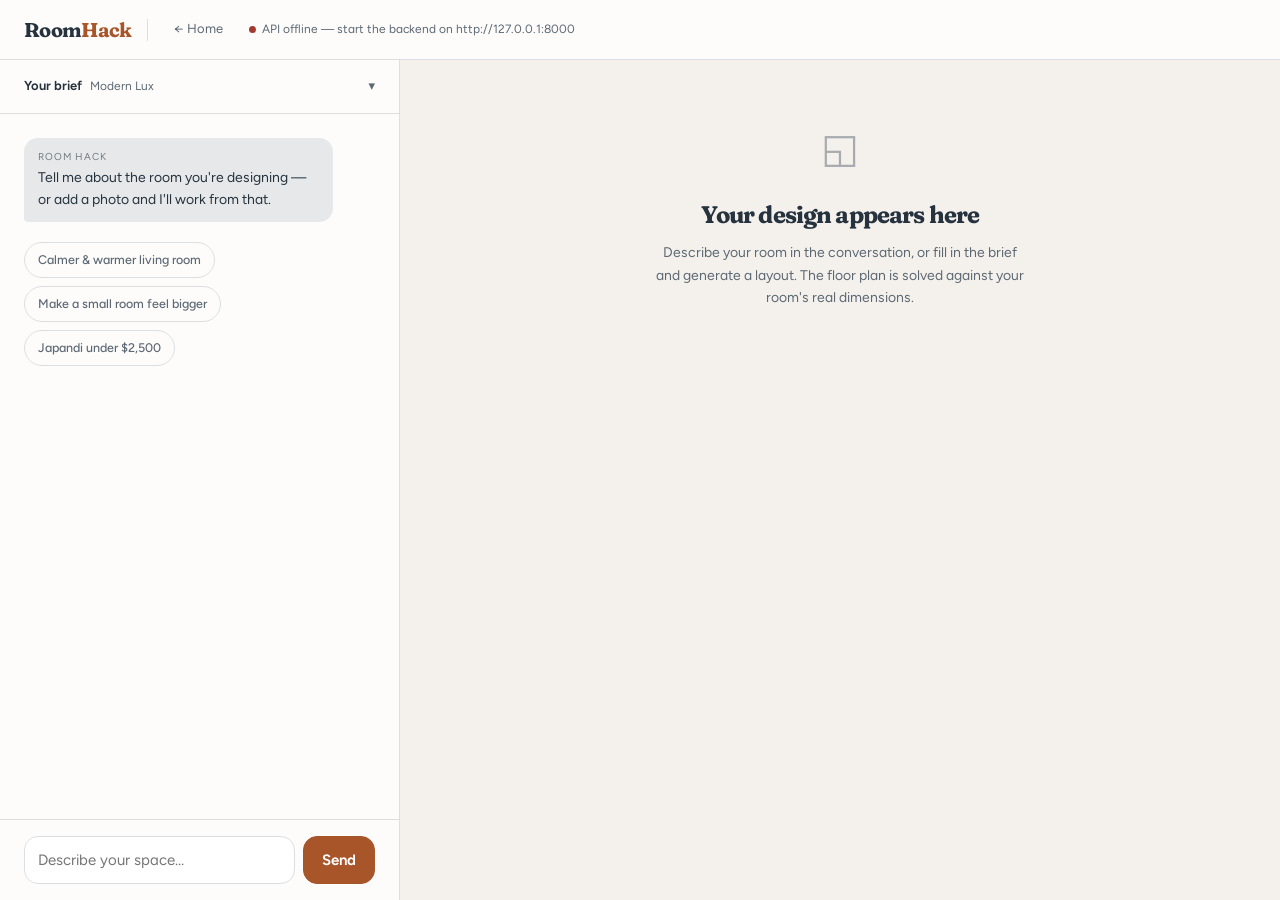
==== frontend/app/index.html @ 53a659e3 "landing page done" ====
<!doctype html>
<html lang="en">
<head>
<meta charset="utf-8">
<meta name="viewport" content="width=device-width, initial-scale=1">
<title>Design workspace — Room Hack</title>
<link rel="preconnect" href="https://fonts.googleapis.com">
<link rel="preconnect" href="https://fonts.gstatic.com" crossorigin>
<link rel="stylesheet" href="https://fonts.googleapis.com/css2?family=Fraunces:opsz,wght@9..144,600;9..144,700;9..144,900&family=Figtree:wght@400..700&display=swap">
<link rel="stylesheet" href="../shared.css">
<style>
  /* --- App shell ----------------------------------------------------------
     A fixed-height three-part frame: header, then a two-column body that owns
     its own scrolling. The old planner let the whole document scroll, so the
     chat composer wandered off-screen exactly when a user wanted to reply to
     what they were reading. Here each column scrolls independently and the
     composer is always in reach. */
  html, body { height:100%; }
  body { display:grid; grid-template-rows:auto 1fr; overflow:hidden; }

  .app-head {
    display:flex; align-items:center; gap:var(--s4);
    padding:0 var(--s5); height:60px;
    background:var(--panel); border-bottom:1px solid var(--line);
  }
  .app-head .back { color:var(--muted); text-decoration:none; font-size:13px; padding:6px 10px; border-radius:var(--r-pill); }
  .app-head .back:hover { background:var(--soft); color:var(--ink); }
  .app-head .sep { width:1px; height:22px; background:var(--line); }
  #run-status {
    display:flex; align-items:center; gap:7px; margin-left:auto;
    font-size:12px; color:var(--muted); background:var(--soft);
    padding:5px 12px; border-radius:var(--r-pill);
  }
  #health { font-size:12px; color:var(--muted); }

  .app-body { display:grid; grid-template-columns:minmax(340px,400px) 1fr; min-height:0; }

  /* --- Left rail: brief + conversation ----------------------------------- */
  .rail {
    display:grid; grid-template-rows:auto minmax(0,1fr) auto; min-height:0;
    background:var(--panel); border-right:1px solid var(--line);
  }
  /* An open brief must not eat the whole rail, and must never clip its own
     Generate button. Capping the <details> alone does not work: its content
     box keeps its natural height and paints outside, letting the transcript
     cover the button. Bounding the body itself is what actually contains it. */
  .brief[open] { overflow:hidden; }
  .brief[open] > .brief-body { max-height:46vh; overflow-y:auto; overscroll-behavior:contain; scrollbar-width:thin; }

  /* The brief is collapsed by default. It is set once at the start and rarely
     revisited, so it should not permanently cost the transcript half its
     height - but it stays one click away, not buried. */
  .brief { border-bottom:1px solid var(--line); }
  .brief > summary {
    list-style:none; cursor:pointer; padding:var(--s4) var(--s5);
    display:flex; align-items:center; gap:var(--s2); font-size:13px;
    transition:background .15s ease;
  }
  .brief[open] > summary { background:var(--soft); }
  .brief > summary::-webkit-details-marker { display:none; }
  .brief > summary::after { content:"▾"; margin-left:auto; color:var(--muted); transition:transform .2s; }
  .brief[open] > summary::after { transform:rotate(180deg); }
  .brief > summary:hover { background:var(--soft); }
  .brief strong { font-family:var(--sans); font-weight:650; }
  #brief-summary { color:var(--muted); font-size:12px; }
  .brief-body { padding:0 var(--s5) var(--s4); }

  .drop {
    position:relative; display:block; border:1.5px dashed #b9c7b8; border-radius:var(--r-md);
    background:var(--soft); text-align:center; cursor:pointer; overflow:hidden; min-height:104px;
  }
  .drop:hover { border-color:var(--accent); }
  .drop input { position:absolute; inset:0; opacity:0; cursor:pointer; width:100%; height:100%; }
  .drop-prompt { padding:var(--s5) var(--s3); }
  .drop-prompt strong { display:block; font-family:var(--sans); font-size:13px; font-weight:650; }
  .drop-prompt span { font-size:12px; color:var(--muted); }
  #photo-preview { display:block; width:100%; height:150px; object-fit:cover; }

  .field-label { display:block; font-size:11px; color:var(--muted); text-transform:uppercase; letter-spacing:.1em; margin:var(--s4) 0 var(--s1); }
  .measure-row { display:grid; grid-template-columns:1fr 1fr; gap:var(--s2); }
  .hint { font-size:11px; color:var(--muted); margin:var(--s1) 0 0; }

  /* --- Transcript --------------------------------------------------------- */
  .transcript {
    overflow-y:auto; min-height:0;   /* without this the 1fr track refuses to
                                        shrink and the content spills under
                                        the composer instead of scrolling */
    padding:var(--s5); display:flex; flex-direction:column; gap:var(--s3);
    scrollbar-width:thin;
  }
  .bubble {
    max-width:88%; padding:11px 14px; border-radius:var(--r-md) var(--r-md) var(--r-md) 4px;
    background:var(--soft); font-size:14px; line-height:1.55;
  }
  .bubble.user { align-self:flex-end; border-radius:var(--r-md) var(--r-md) 4px var(--r-md); background:var(--ink); color:#fff; }
  /* The assistant's reply carries bullets and paragraph breaks; without this it
     renders as one undifferentiated block of prose. */
  .reply p { margin:0 0 var(--s2); }
  .reply p:last-child { margin-bottom:0; }
  .reply ul { margin:0 0 var(--s2); padding-left:0; list-style:none; display:grid; gap:5px; }
  .reply ul:last-child { margin-bottom:0; }
  .reply li { position:relative; padding-left:var(--s4); }
  .reply li::before {
    content:""; position:absolute; left:5px; top:.62em; width:4px; height:4px;
    border-radius:50%; background:var(--accent);
  }
  .bubble small { display:block; opacity:.6; font-size:10px; margin-bottom:3px; text-transform:uppercase; letter-spacing:.1em; }

  .suggests { display:flex; flex-wrap:wrap; gap:var(--s2); margin-top:var(--s2); }
  .suggests button {
    width:auto; padding:7px 13px; border-radius:var(--r-pill); font-size:12.5px; font-weight:500;
    background:var(--panel); border:1px solid var(--line); color:var(--muted); text-align:left;
  }
  .suggests button:hover { background:var(--soft); border-color:var(--accent); color:var(--ink); }

  .composer { padding:var(--s4) var(--s5); border-top:1px solid var(--line); display:flex; gap:var(--s2); align-items:flex-end; }
  .composer textarea { flex:1; min-height:42px; max-height:140px; resize:none; border-radius:var(--r-md); padding:11px 13px; }
  .composer button { width:auto; padding:11px 18px; border-radius:var(--r-md); }

  /* --- Canvas ------------------------------------------------------------- */
  .canvas { display:grid; grid-template-rows:auto 1fr; min-height:0; }
  .tabs { display:flex; gap:var(--s1); padding:var(--s3) var(--s5) 0; border-bottom:1px solid var(--line); }
  .tabs button {
    width:auto; background:transparent; border:0; border-bottom:2px solid transparent;
    border-radius:0; color:var(--muted); font-size:13px; font-weight:600; padding:9px 14px;
  }
  .tabs button:hover:not(:disabled) { color:var(--ink); background:transparent; }
  .tabs button.active { color:var(--accent-dark); border-bottom-color:var(--accent); }
  .tabs button:disabled { opacity:.35; }

  .canvas-scroll { overflow-y:auto; min-height:0; padding:var(--s5); scrollbar-width:thin; }
  .view { max-width:900px; }
  .view h3 { font-size:19px; margin-bottom:var(--s1); }
  .view > p.muted { font-size:13px; margin:0 0 var(--s4); }

  /* An empty workspace should say what to do, not show four blank cards. */
  .empty { display:grid; place-content:center; text-align:center; height:100%; padding:var(--s6); color:var(--muted); }
  .empty h3 { font-size:24px; color:var(--ink); margin-bottom:var(--s2); }
  .empty p { max-width:380px; margin:0 auto; font-size:14px; }
  .empty .mark { font-size:40px; margin-bottom:var(--s4); opacity:.5; }

  .card { background:var(--panel); border:1px solid var(--line); border-radius:var(--r-md); padding:var(--s4); margin-bottom:var(--s4); }
  .card h2 { font-family:var(--sans); font-size:11px; text-transform:uppercase; letter-spacing:.12em; color:var(--muted); margin:0 0 var(--s3); }
  .actions { display:flex; gap:var(--s2); margin-top:var(--s4); }
  .actions button { margin:0; }

  #floorplan svg {
    width:100%; height:auto; background:var(--panel);
    border:1px solid var(--line); border-radius:var(--r-md);
    font-family:var(--sans);
  }
  #floorplan svg text { font-family:var(--sans); }

  .cart-line { display:grid; grid-template-columns:46px 1fr auto; gap:var(--s3); align-items:center; padding:10px 0; border-bottom:1px solid var(--line); }
  .cart-line:last-child { border-bottom:0; }
  .cart-line img { width:46px; height:46px; object-fit:cover; border-radius:8px; background:var(--soft); }
  .cart-line-body { display:grid; } .cart-line-body span { font-size:12px; } .price { font-weight:700; }

  .alt-group { margin-bottom:var(--s5); }
  .alt-group h5 { font-family:var(--sans); font-size:11px; text-transform:uppercase; letter-spacing:.1em; color:var(--muted); margin:0 0 var(--s2); }
  .alt-row { display:grid; grid-template-columns:repeat(auto-fill,minmax(146px,1fr)); gap:var(--s3); }
  .alt {
    width:auto; margin:0; background:var(--panel); border:1px solid var(--line); color:var(--ink);
    border-radius:var(--r-md); padding:var(--s3); text-align:left; display:grid; gap:2px; font-weight:400;
  }
  .alt:hover:not(:disabled) { border-color:var(--accent); background:var(--panel); box-shadow:var(--shadow-md); transform:translateY(-1px); }
  .alt img { width:100%; height:88px; object-fit:cover; border-radius:var(--r-sm); background:var(--soft); margin-bottom:var(--s1); }
  .alt-name { font-weight:650; font-size:13px; }
  .alt .muted { font-size:11px; }
  .alt .delta { font-size:12px; font-weight:650; }
  .delta.up { color:var(--warn); } .delta.down { color:var(--ok); }
  .alt.unaffordable { opacity:.62; }
  .bundle { border:1px solid var(--line); border-radius:var(--r-md); padding:var(--s3); margin-bottom:var(--s3); background:var(--panel); }
  .bundle-head { display:flex; align-items:baseline; gap:var(--s2); flex-wrap:wrap; margin-bottom:var(--s1); }
  .bundle-label { font-size:11px; text-transform:uppercase; letter-spacing:.08em; font-weight:700; color:var(--accent-dark); }
  .bundle-add { margin-left:auto; font-weight:700; }
  .bundle-reason { font-size:12px; color:var(--muted); margin:0 0 var(--s2); }
  .bundle-items { display:flex; gap:var(--s2); flex-wrap:wrap; margin-bottom:var(--s2); }
  .bundle-piece { display:flex; align-items:center; gap:var(--s2); font-size:12px; border:1px solid var(--line); border-radius:var(--r-sm); padding:4px 8px; }
  .bundle-piece img { width:34px; height:34px; object-fit:cover; border-radius:4px; background:var(--soft); }
  .bundle-piece.owned { opacity:.6; }
  .bundle-flags { display:flex; gap:var(--s2); flex-wrap:wrap; }

  .render-img { width:100%; border-radius:var(--r-md); display:block; }
  .render-item { margin:0 0 var(--s4); }
  .ask { padding:var(--s3); background:var(--soft); border-radius:var(--r-sm); margin-bottom:var(--s2); }
  .ask p { margin:0 0 var(--s1); font-size:13px; }

  @media (max-width:900px) {
    body { overflow:auto; }
    .app-body { grid-template-columns:1fr; }
    .rail { border-right:0; border-bottom:1px solid var(--line); }
    .transcript { max-height:44vh; }
  }
</style>
</head>
<body>

<header class="app-head">
  <a class="wordmark" href="../index.html">Room<span>Hack</span></a>
  <span class="sep"></span>
  <a class="back" href="../index.html">← Home</a>
  <div id="run-status" hidden></div>
  <span id="health">Checking API…</span>
</header>

<div class="app-body">

  <section class="rail">
    <details class="brief">
      <summary><strong>Your brief</strong> <span id="brief-summary"></span></summary>
      <div class="brief-body">
        <label class="drop" for="room-photo-input">
          <input id="room-photo-input" type="file" accept="image/*" aria-label="Upload room photo">
          <div class="drop-prompt" id="photo-prompt">
            <strong>Add a room photo</strong>
            <span>We'll measure and design around it</span>
          </div>
          <img id="photo-preview" alt="Your room" hidden>
        </label>
        <p class="hint" id="upload-name"></p>

        <label class="field-label" for="chat-style">Style</label>
        <select id="chat-style">
          <option>Modern Lux</option><option>Soft Minimal</option>
          <option>Warm Japandi</option><option>Bold Eclectic</option>
        </select>

        <label class="field-label" for="chat-budget">Budget (USD)</label>
        <input id="chat-budget" type="number" min="0" placeholder="e.g. 2500">

        <label class="field-label">Room size (cm)</label>
        <div class="measure-row">
          <input id="room-width" type="number" min="0" placeholder="width" aria-label="Room width in cm">
          <input id="room-depth" type="number" min="0" placeholder="depth" aria-label="Room depth in cm">
        </div>
        <p class="hint">Real measurements unlock pieces the solver won't place from a photo estimate alone.</p>

        <button class="primary" id="generate-layout" style="margin-top:var(--s4)">Generate my layout →</button>
      </div>
    </details>

    <div class="transcript" id="message-list">
      <div class="bubble">
        <small>Room Hack</small>
        Tell me about the room you're designing — or add a photo and I'll work from that.
      </div>
      <div class="suggests">
        <button data-suggest="Design my living room to feel calmer, warmer and more spacious.">Calmer &amp; warmer living room</button>
        <button data-suggest="I have a small apartment living room. Make it feel bigger.">Make a small room feel bigger</button>
        <button data-suggest="Design a Japandi living room under $2500.">Japandi under $2,500</button>
      </div>
    </div>

    <div class="composer">
      <textarea id="chat-message" rows="1" placeholder="Describe your space…" aria-label="Message Room Hack"></textarea>
      <button class="primary" id="chat-send">Send</button>
    </div>
  </section>

  <section class="canvas">
    <div class="tabs" id="canvas-tabs" role="tablist" hidden>
      <button id="tab-plan"   role="tab" aria-selected="false" disabled>Floor plan</button>
      <button id="tab-render" role="tab" aria-selected="false" disabled>Visualization</button>
      <button id="tab-cart"   role="tab" aria-selected="false" disabled>Cart</button>
      <button id="tab-alts"   role="tab" aria-selected="false" disabled>Swap pieces</button>
    </div>

    <div class="canvas-scroll">
      <div class="empty" id="canvas-empty">
        <div class="mark">◱</div>
        <h3>Your design appears here</h3>
        <p>Describe your room in the conversation, or fill in the brief and generate a layout. The floor plan is solved against your room's real dimensions.</p>
      </div>

      <div class="view" id="view-plan" hidden>
        <h3>Floor plan</h3>
        <p class="muted">Solved against your room's dimensions. Dashed outlines are provisional.</p>
        <div class="card" id="panel-plan" hidden>
          <div id="floorplan"></div>
          <div id="plan-notes"></div>
        </div>
        <div class="card" id="panel-room" hidden>
          <h2>Your room</h2>
          <div id="room-facts"></div>
        </div>
        <div class="card" id="panel-ask" hidden>
          <h2>To place everything, we need</h2>
          <div id="asks"></div>
          <p class="muted note-line">Add the measurements in your brief, then generate again.</p>
        </div>
      </div>

      <div class="view" id="view-render" hidden>
        <h3>Visualization</h3>
        <p class="muted">An AI approximation of these products in your room — not a photograph.</p>
        <div class="card" id="panel-render" hidden><div id="renders"></div></div>
      </div>

      <div class="view" id="view-cart" hidden>
        <h3>Your cart</h3>
        <p class="muted">Everything in your design, priced by merchant.</p>
        <div class="card" id="panel-cart" hidden>
          <div id="cart-lines"></div>
          <div id="cart-total"></div>
          <div class="actions">
            <button id="do-render" disabled>Visualize</button>
            <button id="do-checkout" class="secondary" disabled>Checkout</button>
          </div>
          <p class="muted note-line" id="render-hint" hidden>Add a room photo in your brief to visualize this design in your own room.</p>
        </div>
        <div class="card" id="panel-bundles" hidden>
          <h2>Complete the set</h2>
          <p class="muted">Suggested from the product data — matching ranges and styling, not purchase history.</p>
          <div id="bundles"></div>
        </div>
        <div class="card" id="panel-checkout" hidden>
          <h2>Simulated order</h2>
          <div id="checkout"></div>
        </div>
      </div>

      <div class="view" id="view-alts" hidden>
        <h3>Swap a piece</h3>
        <p class="muted">Every swap re-solves the layout and re-prices the cart — a different sofa may not fit.</p>
        <div class="card" id="panel-alts" hidden><div id="alts"></div></div>
      </div>
    </div>
  </section>
</div>

<div class="pay-overlay" id="pay-overlay" hidden><div class="pay-sheet" role="dialog" aria-modal="true" aria-labelledby="pay-title">
  <div class="pay-head"><div><strong id="pay-title">Confirm your purchase</strong><span class="muted" id="pay-sub">Review before anything is charged</span></div><button class="pay-close" id="pay-close">Cancel</button></div>
  <div class="pay-body" id="pay-body"></div>
  <div class="pay-foot" id="pay-foot"></div>
</div></div>

<script src="../app.js"></script>
</body>
</html>
---- frontend/shared.css ----
/* Room Hack design system.
   Shared by the landing page (/) and the workspace (/app/). Both pages import
   this, so a token changed here changes both - which is the point of splitting
   them into separate documents rather than duplicating a palette. */

:root {
  /* Dusk palette, sampled from the hero backdrop: a cool slate-blue drawn from
     the evening sky, warmed by an ember accent taken from the lit windows and
     the rust grass. Cool ground, warm glow - the same relationship the photo
     has. Every pairing below clears WCAG AA against --bg and --panel, and
     --accent carries white button text at 5.25:1. */
  --bg:#f4f1ec; --panel:#fdfcfa; --ink:#26333f; --muted:#5c6874;
  --line:#dcdfe1; --accent:#a8552a; --accent-dark:#8a4423; --soft:#e6e8e9;
  --ok:#3f7a57; --warn:#8a5e18; --err:#a33a30;

  /* One spacing scale, so padding is chosen from a set rather than invented
     per component - the main reason the old single-file layout drifted. */
  --s1:4px; --s2:8px; --s3:12px; --s4:16px; --s5:24px; --s6:32px; --s7:48px; --s8:64px;
  --r-sm:9px; --r-md:14px; --r-lg:20px; --r-xl:28px; --r-pill:999px;

  --serif:'Fraunces',Georgia,'Times New Roman',serif;
  --sans:'Figtree',ui-sans-serif,system-ui,-apple-system,'Segoe UI',sans-serif;
  --mono:ui-monospace,SFMono-Regular,Menlo,monospace;

  --shadow-sm:0 2px 8px #26333f12;
  --shadow-md:0 8px 24px #26333f18;
  --shadow-lg:0 18px 44px #26333f26;
  --shadow-xl:0 26px 70px #26333f45;
}

* { box-sizing:border-box; }
[hidden] { display:none !important; }

body {
  margin:0; background:var(--bg); color:var(--ink);
  font:15px/1.6 var(--sans);
  font-feature-settings:"ss01";          /* Figtree: alternate one-storey a */
  -webkit-font-smoothing:antialiased;
}

h1,h2,h3,h4,h5 {
  font-family:var(--serif); margin:0;
  /* 700, not 400: the earlier display faces were single-weight and read thin.
     SOFT high rounds the terminals so the heavy weight stays warm rather than
     turning stern; WONK keeps a little of the family's character. */
  font-weight:700; letter-spacing:-.035em;
  font-variation-settings:"SOFT" 60,"WONK" 1;
}

a { color:var(--accent-dark); }

/* --- Controls -------------------------------------------------------------- */

input, textarea, select, button {
  width:100%; font:inherit; color:var(--ink); background:#fff;
  border:1px solid var(--line); border-radius:var(--r-sm); padding:10px 12px;
}
input:focus-visible, textarea:focus-visible, select:focus-visible, button:focus-visible {
  outline:2px solid var(--accent); outline-offset:2px;
}
textarea { resize:vertical; min-height:62px; }

button {
  background:var(--accent); border-color:var(--accent); color:#fff;
  font-weight:650; cursor:pointer;
}
button:hover:not(:disabled) { background:var(--accent-dark); border-color:var(--accent-dark); }
button:disabled { opacity:.5; cursor:not-allowed; }

/* Buttons default to the accent fill, so .primary is a no-op visually - it is
   declared anyway so the intent is explicit at the call site and a future
   change to the default cannot silently restyle every primary action. */
.primary { background:var(--accent); border-color:var(--accent); color:#fff; }
.primary:hover:not(:disabled) { background:var(--accent-dark); border-color:var(--accent-dark); }

.secondary { background:transparent; border-color:var(--line); color:var(--ink); }
.secondary:hover:not(:disabled) { background:var(--soft); border-color:var(--muted); color:var(--ink); }
.ghost { background:transparent; border-color:transparent; color:var(--muted); }
.ghost:hover:not(:disabled) { background:var(--soft); color:var(--ink); }

/* --- Primitives ------------------------------------------------------------ */

.muted { color:var(--muted); }
.err { color:var(--err); }
.skip { color:var(--warn); font-size:13px; }
.note-line { font-size:12px; margin:8px 0 0; }

.row { display:flex; justify-content:space-between; gap:10px; padding:6px 0; border-bottom:1px solid var(--line); }
.row:last-child { border-bottom:0; }
.total { border-top:1px solid var(--line); margin-top:6px; padding-top:10px; }

.pill { font-size:11px; padding:2px 9px; border-radius:var(--r-pill); background:var(--soft); color:var(--muted); }
.pill.ok { background:#e6f2ea; color:#2f6b47; }
.pill.warn { background:#fbf0dc; color:var(--warn); }

.banner { background:#fbf0dc; color:var(--warn); border-radius:var(--r-sm); padding:10px 12px; font-size:12px; margin-bottom:12px; }
.merchant { margin:12px 0; padding:10px; background:var(--soft); border-radius:var(--r-sm); }

.dot { display:inline-block; width:7px; height:7px; border-radius:50%; margin-right:6px; background:var(--muted); }
.dot.ok { background:var(--ok); } .dot.warn { background:var(--warn); } .dot.err { background:var(--err); }

.bar { height:6px; background:var(--soft); border-radius:var(--r-pill); overflow:hidden; margin:8px 0; }
.bar i { display:block; height:100%; background:var(--ok); transition:width .3s ease; }
.bar i.over { background:var(--err); }

.spin { display:inline-block; width:13px; height:13px; border:2px solid var(--line); border-top-color:var(--accent); border-radius:50%; animation:spin .7s linear infinite; vertical-align:-2px; }
@keyframes spin { to { transform:rotate(360deg); } }

/* --- Brand ----------------------------------------------------------------- */

.wordmark { font:700 20px var(--serif); letter-spacing:-.035em; color:var(--ink); text-decoration:none; font-variation-settings:"SOFT" 60,"WONK" 1; }
.wordmark span { color:var(--accent); }

/* --- Payment sheet ------------------------------------------------------
   An in-page overlay, never a redirect. The user stays inside Room Hack
   for the whole authorization, which is the only way the preview they read
   and the charge they approve are verifiably the same thing. */
.pay-overlay { position:fixed; inset:0; z-index:20; background:rgba(32,53,44,.45); backdrop-filter:blur(7px); display:grid; place-items:center; padding:20px; }
.pay-sheet { width:min(100%,560px); max-height:min(880px,calc(100vh - 40px)); background:var(--panel); border-radius:var(--r-xl); box-shadow:var(--shadow-xl); display:grid; grid-template-rows:auto 1fr auto; overflow:hidden; }
.pay-head { padding:17px 22px; border-bottom:1px solid var(--line); display:flex; align-items:center; gap:11px; }
.pay-head strong { font:700 19px Georgia,serif; } .pay-head .muted { font-size:12px; }
.pay-close { width:auto; margin:0 0 0 auto; padding:5px 11px; background:transparent; color:var(--ink); border:1px solid var(--line); border-radius:999px; font-weight:600; }
.pay-body { padding:20px 22px; overflow:auto; }
.pay-foot { padding:15px 22px; border-top:1px solid var(--line); background:var(--soft); }
.pay-foot button { margin:0; } .pay-foot .row { border:0; padding:2px 0; }
/* Steps: the user can see how far along the authorization is, and that
   nothing has been charged until the last one. */
.pay-steps { display:flex; gap:6px; align-items:center; font-size:11px; color:var(--muted); text-transform:uppercase; letter-spacing:.08em; margin-bottom:16px; }
.pay-steps span { display:flex; align-items:center; gap:5px; }
.pay-steps b { width:19px; height:19px; border-radius:50%; background:var(--soft); color:var(--muted); display:grid; place-items:center; font-size:10px; border:1px solid var(--line); }
.pay-steps .on b { background:var(--accent); color:#fff; border-color:var(--accent); }
.pay-steps .done b { background:var(--ok); color:#fff; border-color:var(--ok); }
.pay-steps i { flex:1; height:1px; background:var(--line); font-style:normal; }
/* One merchant = one charge = one statement line. Rendered as a distinct
   block so a three-shop order can never read as a single mystery total. */
.charge { border:1px solid var(--line); border-radius:var(--r-md); padding:13px; margin-bottom:11px; background:#fff; }
.charge-head { display:flex; align-items:center; justify-content:space-between; gap:9px; margin-bottom:9px; }
.charge-head strong { font-size:14px; } .charge-head .amt { font-weight:700; }
.charge-line { display:grid; grid-template-columns:36px 1fr auto; gap:9px; align-items:center; padding:6px 0; }
.charge-line img { width:36px; height:36px; object-fit:cover; border-radius:6px; background:var(--soft); }
.charge-line span { font-size:12px; } .charge-line .muted { font-size:11px; }
.charge-meta { display:flex; flex-wrap:wrap; gap:7px; align-items:center; margin-top:9px; padding-top:9px; border-top:1px dashed var(--line); font-size:11px; color:var(--muted); }
.card-pill { display:inline-flex; align-items:center; gap:6px; background:var(--soft); border:1px solid var(--line); border-radius:999px; padding:3px 9px; font-size:11px; font-weight:600; color:var(--ink); }
.card-pill.declined { background:#fdecec; border-color:#f0c2c2; color:#a3372f; }
.card-pill.approved { background:#e6f2ea; border-color:#bcdcc7; color:#2f6b47; }
.brand { font-weight:800; letter-spacing:-.04em; font-style:italic; color:#1a1f71; }
.charge select { width:auto; padding:4px 8px; font-size:11px; border-radius:999px; background:#fff; }
/* Risk: shown every time, including when everything is routine. A warning
   that only ever appears on bad news trains people to click past it. */
.risk { display:flex; gap:9px; padding:9px 11px; border-radius:10px; margin-bottom:8px; font-size:12px; background:var(--soft); }
.risk.alert { background:#fbf0dc; } .risk.ok { background:#e6f2ea; }
.risk-ico { flex:0 0 auto; font-weight:700; }
.otp-input { font:700 22px/1 ui-monospace,monospace; letter-spacing:.42em; text-align:center; padding:13px; }
.demo-code { background:var(--soft); border:1px dashed var(--line); border-radius:9px; padding:9px 11px; font-size:12px; margin-top:10px; }
.demo-code code { font:700 14px ui-monospace,monospace; letter-spacing:.16em; color:var(--accent-dark); }
/* Hold-to-authorize: a deliberate physical act, so money never moves on a
   stray click or a mis-tap. */
.hold-btn { position:relative; overflow:hidden; touch-action:none; user-select:none; }
.hold-fill { position:absolute; inset:0 auto 0 0; width:0%; background:rgba(255,255,255,.28); pointer-events:none; transition:width .06s linear; }
.hold-btn span { position:relative; }
.pay-secure { display:flex; align-items:center; gap:7px; justify-content:center; color:var(--muted); font-size:11px; margin-top:9px; }
.spin { display:inline-block; width:13px; height:13px; border:2px solid var(--line); border-top-color:var(--accent); border-radius:50%; animation:spin .7s linear infinite; vertical-align:-2px; }
@keyframes spin { to { transform:rotate(360deg); } }
.audit { font-size:11px; color:var(--muted); background:var(--soft); border-radius:9px; padding:11px; margin-top:11px; }
.audit div { padding:2px 0; } .audit strong { color:var(--ink); display:block; margin-bottom:5px; font-size:11px; text-transform:uppercase; letter-spacing:.1em; }
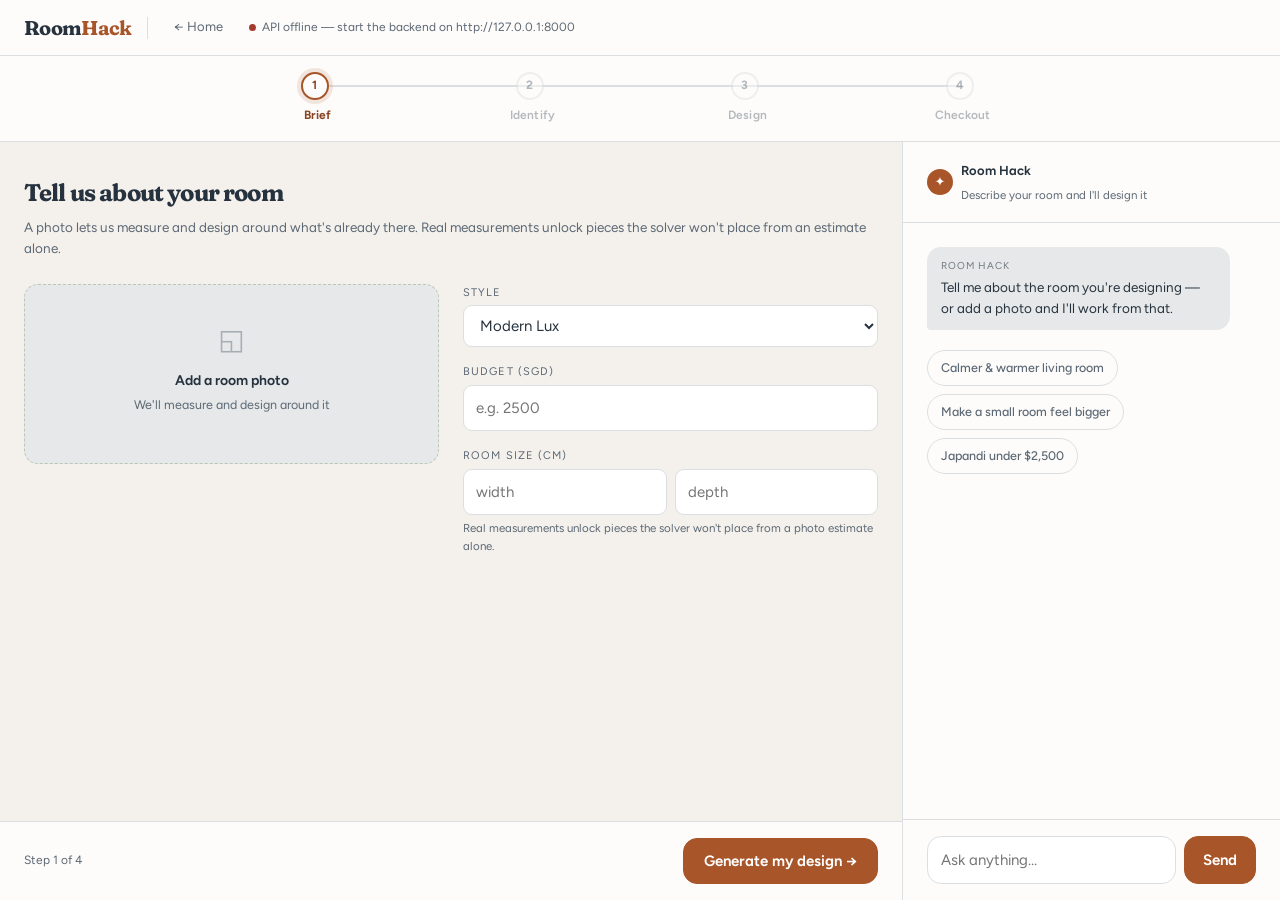
==== commit fff2abbc: "Add passkey auth, scoped payment tokens, CLIP image search Backend gains three capabilities:  - weba" ====
--- a/frontend/app/index.html
+++ b/frontend/app/index.html
@@ -10,17 +10,33 @@
 <link rel="stylesheet" href="../shared.css">
 <style>
   /* --- App shell ----------------------------------------------------------
-     A fixed-height three-part frame: header, then a two-column body that owns
-     its own scrolling. The old planner let the whole document scroll, so the
-     chat composer wandered off-screen exactly when a user wanted to reply to
-     what they were reading. Here each column scrolls independently and the
-     composer is always in reach. */
+     A sequence, not a dashboard. The design moves through four stages -
+     brief, identify, design, checkout - and the header stepper is the only
+     navigation. One stage occupies the stage area at a time; the assistant
+     sits in a rail beside it and persists across every stage, so help is
+     never more than a glance away.
+
+     Two decisions about the middle of that sequence:
+
+     Identify is its own stage because it is its own product. "What is that
+     chair and can I buy it?" is a smaller question than "furnish my room",
+     it works on a photo of someone else's room, and it needs no budget,
+     style or layout - so it should not sit behind a solve.
+
+     Design is one stage rather than the two it began as (layout, swap).
+     Those split a single loop - look at the render, swap a piece, look
+     again - across a stage boundary, so the picture being judged was never
+     on screen beside the alternatives being judged against it.
+
+     Three fixed rows: header, stepper, body. The body is the only thing that
+     scrolls, and each of its two columns scrolls independently - the composer
+     must stay in reach no matter how long the transcript or the floor plan. */
   html, body { height:100%; }
-  body { display:grid; grid-template-rows:auto 1fr; overflow:hidden; }
+  body { display:grid; grid-template-rows:auto auto 1fr; overflow:hidden; }
 
   .app-head {
     display:flex; align-items:center; gap:var(--s4);
-    padding:0 var(--s5); height:60px;
+    padding:0 var(--s5); height:56px;
     background:var(--panel); border-bottom:1px solid var(--line);
   }
   .app-head .back { color:var(--muted); text-decoration:none; font-size:13px; padding:6px 10px; border-radius:var(--r-pill); }
@@ -33,64 +49,145 @@
   }
   #health { font-size:12px; color:var(--muted); }
 
-  .app-body { display:grid; grid-template-columns:minmax(340px,400px) 1fr; min-height:0; }
-
-  /* --- Left rail: brief + conversation ----------------------------------- */
+  /* --- Stepper ------------------------------------------------------------
+     o----o----o. The connector is drawn as a single line behind the row rather
+     than per-item borders, so the segments never drift apart at fractional
+     widths. Each step is a button: reachable steps are clickable in both
+     directions, so reviewing the cart and returning to the design costs
+     nothing. */
+  .stepper {
+    background:var(--panel); border-bottom:1px solid var(--line);
+    padding:var(--s4) var(--s5) var(--s3);
+  }
+  .steps {
+    display:grid; grid-auto-flow:column; grid-auto-columns:1fr;
+    max-width:860px; margin:0 auto; position:relative;
+  }
+  /* The rail sits behind the bubbles, inset by half a cell so it starts and
+     ends at the first and last bubble rather than the row edge. With N equal
+     columns that inset is 50/N percent, leaving 100 - 100/N of span between
+     the end bubbles. --inset and --span are set from paintStepper() so the
+     geometry follows the stage count instead of being re-derived by hand
+     every time a stage is added or removed. */
+  .steps::before {
+    content:""; position:absolute; top:13px;
+    left:var(--inset,12.5%); right:var(--inset,12.5%);
+    height:2px; background:var(--line); z-index:0;
+  }
+  /* Progress fill: width is set from JS as a percentage of the rail. */
+  .steps::after {
+    content:""; position:absolute; top:13px; left:var(--inset,12.5%);
+    width:var(--progress,0%); max-width:var(--span,75%);
+    height:2px; background:var(--accent); z-index:0;
+    transition:width .45s cubic-bezier(.4,0,.2,1);
+  }
+
+  .step {
+    position:relative; z-index:1; width:auto; margin:0;
+    background:transparent; border:0; border-radius:var(--r-md); padding:0 var(--s1) var(--s1);
+    display:grid; justify-items:center; gap:6px;
+    color:var(--muted); font-weight:600; cursor:default;
+  }
+  .step:hover:not(:disabled) { background:transparent; }
+  .step .dot {
+    width:28px; height:28px; border-radius:50%;
+    display:grid; place-items:center;
+    background:var(--panel); border:2px solid var(--line);
+    font-size:12px; font-weight:700; color:var(--muted);
+    transition:background .25s, border-color .25s, color .25s, transform .25s;
+  }
+  .step .label { font-size:12px; letter-spacing:.01em; transition:color .25s; }
+
+  /* Behind you: a stage you actually passed through. Filled, clickable. */
+  .step.done { cursor:pointer; }
+  .step.done .dot { background:var(--accent); border-color:var(--accent); color:#fff; }
+  .step.done .label { color:var(--ink); }
+  .step.done:hover .dot { transform:scale(1.09); }
+
+  /* Ahead of you but already reachable - its content exists, you just have
+     not been there. Clickable and legible, but NOT filled: colouring these
+     would show a completed journey the moment one generate populated every
+     panel. Outlined rather than dimmed, so it still reads as available
+     rather than locked. */
+  .step.ahead { cursor:pointer; }
+  .step.ahead .dot { background:var(--panel); border-color:var(--accent); color:var(--accent-dark); }
+  .step.ahead .label { color:var(--ink); }
+  .step.ahead:hover .dot { transform:scale(1.09); background:#a8552a14; }
+
+  /* Current stage: ringed, so it reads as "you are here" rather than "done". */
+  .step.current { cursor:pointer; }
+  .step.current .dot {
+    background:var(--panel); border-color:var(--accent); color:var(--accent-dark);
+    box-shadow:0 0 0 4px #a8552a24;
+  }
+  .step.current .label { color:var(--accent-dark); font-weight:700; }
+
+  /* Locked: nothing behind it yet. Dimmed and genuinely disabled, so the row
+     shows the whole journey without pretending an empty stage is ready. */
+  .step:disabled { opacity:.45; cursor:not-allowed; }
+
+  @media (max-width:640px) {
+    .step .label { display:none; }
+    .stepper { padding:var(--s3) var(--s4); }
+  }
+
+  /* --- Body: stage + assistant rail --------------------------------------- */
+  .app-body { display:grid; grid-template-columns:1fr minmax(320px,378px); min-height:0; }
+
+  .stage { display:grid; grid-template-rows:1fr auto; min-height:0; background:var(--bg); }
+  .stage-scroll { overflow-y:auto; min-height:0; padding:var(--s6) var(--s5); scrollbar-width:thin; }
+  .view { max-width:900px; margin:0 auto; }
+  .view > h3 { font-size:24px; margin-bottom:var(--s1); }
+  .view > p.muted { font-size:13.5px; margin:0 0 var(--s5); }
+
+  /* Each stage fades and lifts as it becomes current. Cheap, but it sells the
+     sequence: content arrives rather than blinking into place. */
+  .view:not([hidden]) { animation:rise .32s cubic-bezier(.2,.7,.3,1); }
+  @keyframes rise { from { opacity:0; transform:translateY(8px); } to { opacity:1; transform:none; } }
+  @media (prefers-reduced-motion:reduce) {
+    .view:not([hidden]) { animation:none; }
+    .steps::after { transition:none; }
+  }
+
+  /* --- Stage footer: the forward action ------------------------------------
+     Every stage ends with one obvious next move, so the sequence is walkable
+     without touching the stepper at all. */
+  .stage-foot {
+    display:flex; align-items:center; gap:var(--s3);
+    padding:var(--s4) var(--s5); border-top:1px solid var(--line);
+    background:var(--panel);
+  }
+  .stage-foot .step-of { font-size:12px; color:var(--muted); }
+  .stage-foot .spacer { margin-left:auto; }
+  .stage-foot button { width:auto; padding:10px 20px; border-radius:var(--r-md); }
+  .stage-foot .back-btn { padding:10px 14px; }
+
+  /* --- Assistant rail ------------------------------------------------------ */
   .rail {
     display:grid; grid-template-rows:auto minmax(0,1fr) auto; min-height:0;
-    background:var(--panel); border-right:1px solid var(--line);
-  }
-  /* An open brief must not eat the whole rail, and must never clip its own
-     Generate button. Capping the <details> alone does not work: its content
-     box keeps its natural height and paints outside, letting the transcript
-     cover the button. Bounding the body itself is what actually contains it. */
-  .brief[open] { overflow:hidden; }
-  .brief[open] > .brief-body { max-height:46vh; overflow-y:auto; overscroll-behavior:contain; scrollbar-width:thin; }
-
-  /* The brief is collapsed by default. It is set once at the start and rarely
-     revisited, so it should not permanently cost the transcript half its
-     height - but it stays one click away, not buried. */
-  .brief { border-bottom:1px solid var(--line); }
-  .brief > summary {
-    list-style:none; cursor:pointer; padding:var(--s4) var(--s5);
-    display:flex; align-items:center; gap:var(--s2); font-size:13px;
-    transition:background .15s ease;
-  }
-  .brief[open] > summary { background:var(--soft); }
-  .brief > summary::-webkit-details-marker { display:none; }
-  .brief > summary::after { content:"▾"; margin-left:auto; color:var(--muted); transition:transform .2s; }
-  .brief[open] > summary::after { transform:rotate(180deg); }
-  .brief > summary:hover { background:var(--soft); }
-  .brief strong { font-family:var(--sans); font-weight:650; }
-  #brief-summary { color:var(--muted); font-size:12px; }
-  .brief-body { padding:0 var(--s5) var(--s4); }
-
-  .drop {
-    position:relative; display:block; border:1.5px dashed #b9c7b8; border-radius:var(--r-md);
-    background:var(--soft); text-align:center; cursor:pointer; overflow:hidden; min-height:104px;
-  }
-  .drop:hover { border-color:var(--accent); }
-  .drop input { position:absolute; inset:0; opacity:0; cursor:pointer; width:100%; height:100%; }
-  .drop-prompt { padding:var(--s5) var(--s3); }
-  .drop-prompt strong { display:block; font-family:var(--sans); font-size:13px; font-weight:650; }
-  .drop-prompt span { font-size:12px; color:var(--muted); }
-  #photo-preview { display:block; width:100%; height:150px; object-fit:cover; }
-
-  .field-label { display:block; font-size:11px; color:var(--muted); text-transform:uppercase; letter-spacing:.1em; margin:var(--s4) 0 var(--s1); }
-  .measure-row { display:grid; grid-template-columns:1fr 1fr; gap:var(--s2); }
-  .hint { font-size:11px; color:var(--muted); margin:var(--s1) 0 0; }
-
-  /* --- Transcript --------------------------------------------------------- */
+    background:var(--panel); border-left:1px solid var(--line);
+  }
+  .rail-head {
+    display:flex; align-items:center; gap:var(--s2);
+    padding:var(--s4) var(--s5); border-bottom:1px solid var(--line);
+  }
+  .rail-head strong { font-family:var(--sans); font-size:13px; font-weight:650; }
+  .rail-head .muted { font-size:11.5px; }
+  .rail-mark {
+    width:26px; height:26px; border-radius:50%; display:grid; place-items:center;
+    background:var(--accent); color:#fff; font-size:13px; flex:none;
+  }
+
   .transcript {
     overflow-y:auto; min-height:0;   /* without this the 1fr track refuses to
-                                        shrink and the content spills under
-                                        the composer instead of scrolling */
+                                        shrink and content spills under the
+                                        composer instead of scrolling */
     padding:var(--s5); display:flex; flex-direction:column; gap:var(--s3);
     scrollbar-width:thin;
   }
   .bubble {
-    max-width:88%; padding:11px 14px; border-radius:var(--r-md) var(--r-md) var(--r-md) 4px;
-    background:var(--soft); font-size:14px; line-height:1.55;
+    max-width:92%; padding:11px 14px; border-radius:var(--r-md) var(--r-md) var(--r-md) 4px;
+    background:var(--soft); font-size:13.5px; line-height:1.55;
   }
   .bubble.user { align-self:flex-end; border-radius:var(--r-md) var(--r-md) 4px var(--r-md); background:var(--ink); color:#fff; }
   /* The assistant's reply carries bullets and paragraph breaks; without this it
@@ -106,6 +203,46 @@
   }
   .bubble small { display:block; opacity:.6; font-size:10px; margin-bottom:3px; text-transform:uppercase; letter-spacing:.1em; }
 
+  /* --- Thinking trace -----------------------------------------------------
+     The work the agent is doing, line by line, deliberately OUTSIDE a bubble:
+     a bubble is something the assistant said, and this is not speech - it is
+     the machine narrating itself. Unbubbled, muted and monospaced-ish, it
+     reads as a log rather than a message, which is also what stops it being
+     mistaken for the reply once the real answer arrives below it. */
+  .think {
+    display:flex; flex-direction:column; gap:2px;
+    margin:0 0 var(--s1); padding-left:2px;
+  }
+  .think-line {
+    display:flex; align-items:center; gap:var(--s2);
+    font-size:12px; color:var(--muted); line-height:1.5;
+    /* Each line fades up as it is added, so the trace reads as work arriving
+       rather than a list that was always there. */
+    animation:think-in .26s ease-out both;
+  }
+  @keyframes think-in { from { opacity:0; transform:translateY(3px); } to { opacity:1; transform:none; } }
+  /* The marker is the state: a spinner while running, a tick once passed. */
+  .think-mark {
+    flex:none; width:12px; height:12px; display:grid; place-items:center;
+  }
+  .think-line.doing .think-mark::before {
+    content:""; width:9px; height:9px; border-radius:50%;
+    border:1.5px solid var(--line); border-top-color:var(--accent);
+    animation:spin .7s linear infinite;
+  }
+  .think-line.done .think-mark::before {
+    content:"✓"; font-size:10px; color:var(--ok); line-height:1;
+  }
+  .think-line.done { opacity:.62; }
+  .think-line .think-text { min-width:0; }
+  /* A finished step can carry what it actually found - "4.2 × 3.6 m", "174
+     products" - so the trace reports rather than just ticks. */
+  .think-line .think-note { color:var(--ink); opacity:.75; }
+  @media (prefers-reduced-motion: reduce) {
+    .think-line { animation:none; }
+    .think-line.doing .think-mark::before { animation:none; }
+  }
+
   .suggests { display:flex; flex-wrap:wrap; gap:var(--s2); margin-top:var(--s2); }
   .suggests button {
     width:auto; padding:7px 13px; border-radius:var(--r-pill); font-size:12.5px; font-weight:500;
@@ -117,39 +254,93 @@
   .composer textarea { flex:1; min-height:42px; max-height:140px; resize:none; border-radius:var(--r-md); padding:11px 13px; }
   .composer button { width:auto; padding:11px 18px; border-radius:var(--r-md); }
 
-  /* --- Canvas ------------------------------------------------------------- */
-  .canvas { display:grid; grid-template-rows:auto 1fr; min-height:0; }
-  .tabs { display:flex; gap:var(--s1); padding:var(--s3) var(--s5) 0; border-bottom:1px solid var(--line); }
-  .tabs button {
-    width:auto; background:transparent; border:0; border-bottom:2px solid transparent;
-    border-radius:0; color:var(--muted); font-size:13px; font-weight:600; padding:9px 14px;
-  }
-  .tabs button:hover:not(:disabled) { color:var(--ink); background:transparent; }
-  .tabs button.active { color:var(--accent-dark); border-bottom-color:var(--accent); }
-  .tabs button:disabled { opacity:.35; }
-
-  .canvas-scroll { overflow-y:auto; min-height:0; padding:var(--s5); scrollbar-width:thin; }
-  .view { max-width:900px; }
-  .view h3 { font-size:19px; margin-bottom:var(--s1); }
-  .view > p.muted { font-size:13px; margin:0 0 var(--s4); }
-
-  /* An empty workspace should say what to do, not show four blank cards. */
-  .empty { display:grid; place-content:center; text-align:center; height:100%; padding:var(--s6); color:var(--muted); }
-  .empty h3 { font-size:24px; color:var(--ink); margin-bottom:var(--s2); }
-  .empty p { max-width:380px; margin:0 auto; font-size:14px; }
-  .empty .mark { font-size:40px; margin-bottom:var(--s4); opacity:.5; }
+  /* --- Stage 1: the brief --------------------------------------------------
+     Promoted out of the collapsed drawer it used to live in. It is the first
+     thing anyone does, so it gets the stage rather than a <details>. */
+  .brief-grid { display:grid; grid-template-columns:1fr 1fr; gap:var(--s5); align-items:start; }
+  @media (max-width:820px) { .brief-grid { grid-template-columns:1fr; } }
+
+  .drop {
+    position:relative; display:block; border:1.5px dashed #b9c7b8; border-radius:var(--r-md);
+    background:var(--soft); text-align:center; cursor:pointer; overflow:hidden; min-height:180px;
+  }
+  .drop:hover { border-color:var(--accent); }
+  .drop input { position:absolute; inset:0; opacity:0; cursor:pointer; width:100%; height:100%; }
+  .drop-prompt { padding:var(--s6) var(--s4); }
+  .drop-prompt .mark { font-size:28px; opacity:.45; display:block; margin-bottom:var(--s2); }
+  .drop-prompt strong { display:block; font-family:var(--sans); font-size:14px; font-weight:650; }
+  .drop-prompt span { font-size:12.5px; color:var(--muted); }
+  #photo-preview { display:block; width:100%; height:230px; object-fit:cover; }
+
+  .field-label { display:block; font-size:11px; color:var(--muted); text-transform:uppercase; letter-spacing:.1em; margin:var(--s4) 0 var(--s1); }
+  .field-label:first-child { margin-top:0; }
+  .measure-row { display:grid; grid-template-columns:1fr 1fr; gap:var(--s2); }
+  .hint { font-size:11.5px; color:var(--muted); margin:var(--s1) 0 0; }
+
+  /* --- Empty states --------------------------------------------------------
+     A stage that is reachable but not yet filled says what unlocks it, rather
+     than showing a blank card. */
+  .empty { display:grid; place-content:center; text-align:center; padding:var(--s8) var(--s6); color:var(--muted); }
+  .empty h3 { font-size:22px; color:var(--ink); margin-bottom:var(--s2); }
+  .empty p { max-width:400px; margin:0 auto; font-size:14px; }
+  .empty .mark { font-size:38px; margin-bottom:var(--s4); opacity:.5; }
 
   .card { background:var(--panel); border:1px solid var(--line); border-radius:var(--r-md); padding:var(--s4); margin-bottom:var(--s4); }
   .card h2 { font-family:var(--sans); font-size:11px; text-transform:uppercase; letter-spacing:.12em; color:var(--muted); margin:0 0 var(--s3); }
   .actions { display:flex; gap:var(--s2); margin-top:var(--s4); }
-  .actions button { margin:0; }
+  .actions button { margin:0; width:auto; }
 
   #floorplan svg {
     width:100%; height:auto; background:var(--panel);
     border:1px solid var(--line); border-radius:var(--r-md);
     font-family:var(--sans);
+    /* A deep room renders a very tall plan, which pushed the legend off the
+       bottom of the viewport - and the legend is now where the names live, so
+       it has to be visible with the drawing. Capping the height and letting the
+       SVG letterbox keeps both on screen at once. */
+    max-height:min(56vh, 520px);
   }
   #floorplan svg text { font-family:var(--sans); }
+
+  /* --- Floor plan legend --------------------------------------------------
+     Names used to be written inside each footprint, which forced the label to
+     be scaled to the piece - unreadable on a 38cm lamp, and pushed outside the
+     box entirely when it would not fit. A numbered key moves every name out of
+     the drawing: the plan carries one digit per piece, and the reading happens
+     down here where there is room for the name, size and price. */
+  #plan-legend { margin-top:var(--s3); }
+  .legend {
+    display:grid; grid-template-columns:repeat(auto-fill,minmax(330px,1fr));
+    gap:2px var(--s4);
+  }
+  /* shared.css gives every bare `button` an accent fill and white text. The
+     legend rows are buttons for keyboard reachability, so they have to opt out
+     of the fill AND the colour - inheriting white text alone renders the names
+     invisible against the card. */
+  .legend-item {
+    display:flex; align-items:center; gap:var(--s2);
+    padding:6px 4px; border-radius:var(--r-sm); font-size:12.5px;
+    background:none; border:0; width:100%; text-align:left; cursor:pointer;
+    color:var(--ink); font-weight:500;
+  }
+  .legend-item:hover:not(:disabled) { background:var(--soft); border-color:transparent; }
+  .legend-item:focus-visible { outline:2px solid var(--accent); outline-offset:1px; }
+  /* The key. Number and colour together, because the swatch alone cannot
+     identify a piece - two beige items get near-identical product colours. */
+  .legend-key {
+    flex:none; width:20px; height:20px; border-radius:5px;
+    display:grid; place-items:center;
+    font:700 11px var(--sans); color:#26333f;
+    border:1.5px solid #26333f;
+  }
+  .legend-item.provisional .legend-key { border-style:dashed; }
+  .legend-name { flex:1; min-width:0; overflow:hidden; text-overflow:ellipsis; white-space:nowrap; }
+  .legend-dim { color:var(--muted); font-size:11px; white-space:nowrap; font-variant-numeric:tabular-nums; }
+  /* Hovering a legend row lifts its piece in the plan, which is the whole
+     point of the pairing - the key is only useful if it points at something. */
+  #floorplan svg .piece.dim { opacity:.25; }
+  #floorplan svg .piece.lift rect { stroke-width:4; }
+  .legend-foot { color:var(--muted); font-size:12px; margin:var(--s3) 0 0; }
 
   .cart-line { display:grid; grid-template-columns:46px 1fr auto; gap:var(--s3); align-items:center; padding:10px 0; border-bottom:1px solid var(--line); }
   .cart-line:last-child { border-bottom:0; }
@@ -181,16 +372,66 @@
   .bundle-piece.owned { opacity:.6; }
   .bundle-flags { display:flex; gap:var(--s2); flex-wrap:wrap; }
 
+  /* --- Shop the photo (reverse search) -------------------------------------
+     One block per detected object: what we saw, then what we sell that looks
+     like it. The `confident` distinction is load-bearing and must stay legible
+     - a close match and a nearest-neighbour guess look identical otherwise. */
+  .shop-group { margin-bottom:var(--s5); }
+  .shop-group:last-child { margin-bottom:0; }
+  .shop-head { display:flex; align-items:baseline; gap:var(--s2); flex-wrap:wrap; margin-bottom:2px; }
+  .shop-what { font-weight:650; font-size:13px; }
+  .shop-seen { font-size:12px; color:var(--muted); margin:0 0 var(--s2); }
+  .shop-none { font-size:12px; color:var(--muted); }
+
+  /* --- Accuracy controls (Identify stage) ----------------------------------
+     These sit above the plain facts card because acting on them changes what
+     the solver can place - they are the stage's actual work, not an aside. */
+  .card.accuracy { border-color:#d8c3b4; background:linear-gradient(var(--panel),var(--panel)) padding-box; }
+  .confirm-q { font-size:14.5px; margin:0 0 var(--s3); line-height:1.5; }
+  .mini { display:grid; gap:4px; }
+  .mini > span { font-size:11px; color:var(--muted); text-transform:uppercase; letter-spacing:.1em; }
+  .check { display:flex; gap:var(--s2); align-items:flex-start; margin-top:var(--s3); font-size:13px; cursor:pointer; }
+  .check input { width:16px; height:16px; flex:none; margin-top:2px; accent-color:var(--accent); }
+  .unlocks {
+    font-size:12.5px; color:var(--accent-dark); background:#a8552a14;
+    border-radius:var(--r-sm); padding:8px 11px; margin:var(--s3) 0 0;
+  }
+
+  /* One opening per row. The wall and kind are selects because a free-text
+     wall is a validation problem the backend already rejects. */
+  .opening {
+    display:grid; grid-template-columns:auto 1fr 1fr 1fr auto; gap:var(--s2);
+    align-items:end; padding:var(--s3) 0; border-bottom:1px solid var(--line);
+  }
+  .opening:last-of-type { border-bottom:0; }
+  .opening .kind {
+    font-size:11px; font-weight:700; text-transform:uppercase; letter-spacing:.08em;
+    color:var(--accent-dark); padding-bottom:10px; white-space:nowrap;
+  }
+  .opening select, .opening input { padding:7px 9px; font-size:13px; }
+  .opening .drop-it {
+    width:auto; background:transparent; border:0; color:var(--muted);
+    font-size:16px; padding:6px 9px; border-radius:var(--r-sm); line-height:1;
+  }
+  .opening .drop-it:hover { background:var(--soft); color:var(--err); }
+  .openings-none { font-size:13px; color:var(--muted); margin:0 0 var(--s2); }
+  @media (max-width:640px) {
+    .opening { grid-template-columns:auto 1fr auto; }
+  }
+
   .render-img { width:100%; border-radius:var(--r-md); display:block; }
   .render-item { margin:0 0 var(--s4); }
   .ask { padding:var(--s3); background:var(--soft); border-radius:var(--r-sm); margin-bottom:var(--s2); }
   .ask p { margin:0 0 var(--s1); font-size:13px; }
 
+  /* Below the two-column threshold the rail stops being a sidebar and becomes
+     the bottom half of the screen, so both stay usable on a phone. */
   @media (max-width:900px) {
     body { overflow:auto; }
     .app-body { grid-template-columns:1fr; }
-    .rail { border-right:0; border-bottom:1px solid var(--line); }
-    .transcript { max-height:44vh; }
+    .rail { border-left:0; border-top:1px solid var(--line); }
+    .transcript { max-height:42vh; }
+    .stage-scroll { padding:var(--s5) var(--s4); }
   }
 </style>
 </head>
@@ -204,41 +445,219 @@
   <span id="health">Checking API…</span>
 </header>
 
+<nav class="stepper" aria-label="Design progress">
+  <div class="steps" id="steps">
+    <button class="step current" id="step-brief" data-stage="brief"><span class="dot">1</span><span class="label">Brief</span></button>
+    <button class="step" id="step-identify" data-stage="identify" disabled><span class="dot">2</span><span class="label">Identify</span></button>
+    <button class="step" id="step-design"   data-stage="design"   disabled><span class="dot">3</span><span class="label">Design</span></button>
+    <button class="step" id="step-checkout" data-stage="checkout" disabled><span class="dot">4</span><span class="label">Checkout</span></button>
+  </div>
+</nav>
+
 <div class="app-body">
 
-  <section class="rail">
-    <details class="brief">
-      <summary><strong>Your brief</strong> <span id="brief-summary"></span></summary>
-      <div class="brief-body">
-        <label class="drop" for="room-photo-input">
-          <input id="room-photo-input" type="file" accept="image/*" aria-label="Upload room photo">
-          <div class="drop-prompt" id="photo-prompt">
-            <strong>Add a room photo</strong>
-            <span>We'll measure and design around it</span>
+  <section class="stage">
+    <div class="stage-scroll" id="stage-scroll">
+
+      <!-- 1 · Brief -->
+      <div class="view" id="view-brief">
+        <h3>Tell us about your room</h3>
+        <p class="muted">A photo lets us measure and design around what's already there. Real measurements unlock pieces the solver won't place from an estimate alone.</p>
+        <div class="brief-grid">
+          <div>
+            <label class="drop" for="room-photo-input">
+              <input id="room-photo-input" type="file" accept="image/*" aria-label="Upload room photo">
+              <div class="drop-prompt" id="photo-prompt">
+                <span class="mark">◱</span>
+                <strong>Add a room photo</strong>
+                <span>We'll measure and design around it</span>
+              </div>
+              <img id="photo-preview" alt="Your room" hidden>
+            </label>
+            <p class="hint" id="upload-name"></p>
           </div>
-          <img id="photo-preview" alt="Your room" hidden>
-        </label>
-        <p class="hint" id="upload-name"></p>
-
-        <label class="field-label" for="chat-style">Style</label>
-        <select id="chat-style">
-          <option>Modern Lux</option><option>Soft Minimal</option>
-          <option>Warm Japandi</option><option>Bold Eclectic</option>
-        </select>
-
-        <label class="field-label" for="chat-budget">Budget (USD)</label>
-        <input id="chat-budget" type="number" min="0" placeholder="e.g. 2500">
-
-        <label class="field-label">Room size (cm)</label>
-        <div class="measure-row">
-          <input id="room-width" type="number" min="0" placeholder="width" aria-label="Room width in cm">
-          <input id="room-depth" type="number" min="0" placeholder="depth" aria-label="Room depth in cm">
-        </div>
-        <p class="hint">Real measurements unlock pieces the solver won't place from a photo estimate alone.</p>
-
-        <button class="primary" id="generate-layout" style="margin-top:var(--s4)">Generate my layout →</button>
+
+          <div>
+            <label class="field-label" for="chat-style">Style</label>
+            <select id="chat-style">
+              <option>Modern Lux</option><option>Soft Minimal</option>
+              <option>Warm Japandi</option><option>Bold Eclectic</option>
+            </select>
+
+            <label class="field-label" for="chat-budget">Budget (SGD)</label>
+            <input id="chat-budget" type="number" min="0" placeholder="e.g. 2500">
+
+            <label class="field-label">Room size (cm)</label>
+            <div class="measure-row">
+              <input id="room-width" type="number" min="0" placeholder="width" aria-label="Room width in cm">
+              <input id="room-depth" type="number" min="0" placeholder="depth" aria-label="Room depth in cm">
+            </div>
+            <p class="hint">Real measurements unlock pieces the solver won't place from a photo estimate alone.</p>
+            <p class="hint" id="brief-summary" hidden></p>
+          </div>
+        </div>
       </div>
-    </details>
+
+      <!-- 2 · Identify ---------------------------------------------------
+           Product discovery, and its own reason to open the app. Everything
+           downstream assumes you want a whole room solved; this stage answers
+           the narrower and far more common question - "what IS that, and can
+           I buy it?" - about a photo that need not be of your own room.
+
+           It comes before Design because it is the cheaper question. Finding
+           one chair does not require a budget, a style or a layout, and
+           someone who only wanted that should not have to sit through a
+           solve to get it. What we read about the room follows underneath,
+           since it is the same photo and the same look. -->
+      <div class="view" id="view-identify" hidden>
+        <h3>What's in the photo</h3>
+        <p class="muted">Every piece we can see, matched against the catalog. Works on any room — it does not have to be yours.</p>
+
+        <div class="card" id="panel-shop" hidden>
+          <h2>Shop what's in the photo</h2>
+          <p class="muted note-line" style="margin-top:0">Each piece we spotted, matched against the catalog.
+             Close matches are marked; the rest are the nearest things we sell.</p>
+          <div id="shop-matches"></div>
+        </div>
+        <div class="card" id="panel-room" hidden>
+          <h2>Your room</h2>
+          <div id="room-facts"></div>
+        </div>
+        <div class="empty" id="empty-identify">
+          <div class="mark">◎</div>
+          <h3>Nothing identified yet</h3>
+          <p>Add a room photo in your brief and generate a design — we'll pick out the furniture in your photo and find what we sell that looks like it.</p>
+        </div>
+      </div>
+
+      <!-- 3 · Design ------------------------------------------------------
+           The solved room: a layout, painted into your photo, and the pieces
+           you can trade in and out of it. Layout and swap are one screen
+           because they are one loop - look at the render, swap a piece, look
+           again - and splitting them made every iteration cost a navigation.
+
+           The accuracy controls sit at the end. They change what the solver
+           may place, so they belong to this stage rather than to Identify,
+           but they are a refinement and not the main event. -->
+      <div class="view" id="view-design" hidden>
+        <h3>Your design</h3>
+        <p class="muted">Solved against your room and yours to change — every swap re-solves the layout and re-prices the cart.</p>
+
+        <div class="card" id="panel-render" hidden>
+          <h2>In your room</h2>
+          <p class="muted note-line" style="margin-top:0">An AI approximation of these products in your room — not a photograph.</p>
+          <div id="renders"></div>
+          <div class="actions" style="margin-top:var(--s3)">
+            <button class="primary" id="rerender-swap" hidden>Update the visualization →</button>
+          </div>
+          <p class="muted note-line" id="swap-render-note" hidden>Showing your previous design — update to see the pieces you just swapped.</p>
+        </div>
+        <div class="card" id="panel-plan" hidden>
+          <h2>Floor plan</h2>
+          <p class="muted note-line" style="margin-top:0">Solved against your room's dimensions. Dashed outlines are provisional.</p>
+          <div id="floorplan"></div>
+          <div id="plan-legend"></div>
+          <div id="plan-notes"></div>
+        </div>
+        <div class="card" id="panel-alts" hidden>
+          <h2>Swap a piece</h2>
+          <p class="muted note-line" style="margin-top:0">Every swap re-solves the layout and re-prices the cart — a different sofa may not fit.</p>
+          <div id="alts"></div>
+        </div>
+        <div class="card" id="panel-bundles" hidden>
+          <h2>Complete the set</h2>
+          <p class="muted">Suggested from the product data — matching ranges and styling, not purchase history.</p>
+          <div id="bundles"></div>
+        </div>
+        <div class="card accuracy" id="panel-confirm" hidden>
+          <h2>Is this about right?</h2>
+          <p class="confirm-q" id="confirm-question"></p>
+          <div class="measure-row">
+            <label class="mini">
+              <span>Width</span>
+              <input id="confirm-width" type="number" min="1" step="1" aria-label="Room width in cm">
+            </label>
+            <label class="mini">
+              <span>Depth</span>
+              <input id="confirm-depth" type="number" min="1" step="1" aria-label="Room depth in cm">
+            </label>
+          </div>
+          <label class="check">
+            <input id="confirm-irregular" type="checkbox">
+            <span>Not a plain rectangle — it has an alcove, chimney breast or an L-shape</span>
+          </label>
+          <p class="unlocks" id="confirm-unlocks" hidden></p>
+          <div class="actions">
+            <button class="primary" id="confirm-accept">Yes, that's right</button>
+            <button class="secondary" id="confirm-measured">I measured it exactly</button>
+          </div>
+          <p class="muted note-line">Confirming uses these numbers as-is. Choose “I measured it” only for
+             real wall-to-wall figures — the solver holds tighter tolerances against them.</p>
+        </div>
+        <div class="card accuracy" id="panel-openings">
+          <h2>Doors &amp; windows</h2>
+          <p class="muted note-line" style="margin-top:0">Optional, and the single biggest thing you can add
+             after dimensions — a door's swing has to stay clear of whatever we place.</p>
+          <div id="openings-list"></div>
+          <div class="actions">
+            <button class="secondary" id="add-door">+ Add a door</button>
+            <button class="secondary" id="add-window">+ Add a window</button>
+          </div>
+          <button class="primary" id="apply-openings" style="margin-top:var(--s3)" hidden>Re-solve with these →</button>
+        </div>
+        <div class="card" id="panel-ask" hidden>
+          <h2>To place everything, we need</h2>
+          <div id="asks"></div>
+          <p class="muted note-line">Answer above, or add the measurements in your brief, then generate again.</p>
+        </div>
+        <div class="empty" id="empty-design">
+          <div class="mark">◱</div>
+          <h3>Nothing designed yet</h3>
+          <p>Fill in your brief and generate — we'll solve a layout against your room's real dimensions and paint it into your photo.</p>
+        </div>
+      </div>
+
+      <!-- 4 · Checkout -->
+      <div class="view" id="view-checkout" hidden>
+        <h3>Your cart</h3>
+        <p class="muted">Everything in your design, priced by merchant.</p>
+        <div class="card" id="panel-cart" hidden>
+          <div id="cart-lines"></div>
+          <div id="cart-total"></div>
+          <p class="muted note-line" id="render-hint" hidden>Add a room photo in your brief to visualize this design in your own room.</p>
+        </div>
+        <div class="card" id="panel-checkout" hidden>
+          <h2>Simulated order</h2>
+          <div id="checkout"></div>
+        </div>
+        <div class="empty" id="empty-checkout">
+          <div class="mark">◇</div>
+          <h3>Cart is empty</h3>
+          <p>Generate a layout and the pieces it places land here, priced and ready.</p>
+        </div>
+      </div>
+
+    </div>
+
+    <!-- One forward action per stage, so the sequence is walkable without
+         ever touching the stepper. Labels and handlers are set from JS. -->
+    <div class="stage-foot">
+      <button class="secondary back-btn" id="stage-back" hidden>← Back</button>
+      <span class="step-of" id="step-of">Step 1 of 5</span>
+      <span class="spacer"></span>
+      <button class="secondary" id="do-render" hidden disabled>Visualize</button>
+      <button class="primary" id="stage-next">Generate my layout →</button>
+    </div>
+  </section>
+
+  <aside class="rail">
+    <div class="rail-head">
+      <span class="rail-mark">✦</span>
+      <div>
+        <strong>Room Hack</strong><br>
+        <span class="muted" id="rail-context">Here through every step</span>
+      </div>
+    </div>
 
     <div class="transcript" id="message-list">
       <div class="bubble">
@@ -253,80 +672,10 @@
     </div>
 
     <div class="composer">
-      <textarea id="chat-message" rows="1" placeholder="Describe your space…" aria-label="Message Room Hack"></textarea>
+      <textarea id="chat-message" rows="1" placeholder="Ask anything…" aria-label="Message Room Hack"></textarea>
       <button class="primary" id="chat-send">Send</button>
     </div>
-  </section>
-
-  <section class="canvas">
-    <div class="tabs" id="canvas-tabs" role="tablist" hidden>
-      <button id="tab-plan"   role="tab" aria-selected="false" disabled>Floor plan</button>
-      <button id="tab-render" role="tab" aria-selected="false" disabled>Visualization</button>
-      <button id="tab-cart"   role="tab" aria-selected="false" disabled>Cart</button>
-      <button id="tab-alts"   role="tab" aria-selected="false" disabled>Swap pieces</button>
-    </div>
-
-    <div class="canvas-scroll">
-      <div class="empty" id="canvas-empty">
-        <div class="mark">◱</div>
-        <h3>Your design appears here</h3>
-        <p>Describe your room in the conversation, or fill in the brief and generate a layout. The floor plan is solved against your room's real dimensions.</p>
-      </div>
-
-      <div class="view" id="view-plan" hidden>
-        <h3>Floor plan</h3>
-        <p class="muted">Solved against your room's dimensions. Dashed outlines are provisional.</p>
-        <div class="card" id="panel-plan" hidden>
-          <div id="floorplan"></div>
-          <div id="plan-notes"></div>
-        </div>
-        <div class="card" id="panel-room" hidden>
-          <h2>Your room</h2>
-          <div id="room-facts"></div>
-        </div>
-        <div class="card" id="panel-ask" hidden>
-          <h2>To place everything, we need</h2>
-          <div id="asks"></div>
-          <p class="muted note-line">Add the measurements in your brief, then generate again.</p>
-        </div>
-      </div>
-
-      <div class="view" id="view-render" hidden>
-        <h3>Visualization</h3>
-        <p class="muted">An AI approximation of these products in your room — not a photograph.</p>
-        <div class="card" id="panel-render" hidden><div id="renders"></div></div>
-      </div>
-
-      <div class="view" id="view-cart" hidden>
-        <h3>Your cart</h3>
-        <p class="muted">Everything in your design, priced by merchant.</p>
-        <div class="card" id="panel-cart" hidden>
-          <div id="cart-lines"></div>
-          <div id="cart-total"></div>
-          <div class="actions">
-            <button id="do-render" disabled>Visualize</button>
-            <button id="do-checkout" class="secondary" disabled>Checkout</button>
-          </div>
-          <p class="muted note-line" id="render-hint" hidden>Add a room photo in your brief to visualize this design in your own room.</p>
-        </div>
-        <div class="card" id="panel-bundles" hidden>
-          <h2>Complete the set</h2>
-          <p class="muted">Suggested from the product data — matching ranges and styling, not purchase history.</p>
-          <div id="bundles"></div>
-        </div>
-        <div class="card" id="panel-checkout" hidden>
-          <h2>Simulated order</h2>
-          <div id="checkout"></div>
-        </div>
-      </div>
-
-      <div class="view" id="view-alts" hidden>
-        <h3>Swap a piece</h3>
-        <p class="muted">Every swap re-solves the layout and re-prices the cart — a different sofa may not fit.</p>
-        <div class="card" id="panel-alts" hidden><div id="alts"></div></div>
-      </div>
-    </div>
-  </section>
+  </aside>
 </div>
 
 <div class="pay-overlay" id="pay-overlay" hidden><div class="pay-sheet" role="dialog" aria-modal="true" aria-labelledby="pay-title">
--- a/frontend/shared.css
+++ b/frontend/shared.css
@@ -161,5 +161,76 @@
 .pay-secure { display:flex; align-items:center; gap:7px; justify-content:center; color:var(--muted); font-size:11px; margin-top:9px; }
 .spin { display:inline-block; width:13px; height:13px; border:2px solid var(--line); border-top-color:var(--accent); border-radius:50%; animation:spin .7s linear infinite; vertical-align:-2px; }
 @keyframes spin { to { transform:rotate(360deg); } }
+/* --- Visa Agentic Stack ------------------------------------------------------
+   The mandate panel, the passkey prompt and the token pills. Built from the
+   same tokens as the rest of the sheet so the security surface reads as part
+   of the checkout rather than a warning bolted onto it - a guardrail styled
+   like an error is one users learn to dismiss. */
+
+.mandate { border:1px solid var(--line); border-radius:var(--r-md); padding:13px; margin-bottom:12px; background:#fff; }
+.mandate-none { background:var(--soft); border-style:dashed; }
+.mandate-none p { font-size:12px; margin:6px 0 10px; }
+.mandate-none button { width:auto; padding:7px 13px; font-size:12px; }
+.mandate-head { display:flex; align-items:center; gap:7px; flex-wrap:wrap; margin-bottom:10px; }
+.mandate-head strong { font-size:13px; }
+.mandate-grid { display:grid; grid-template-columns:repeat(3,1fr); gap:9px; margin-bottom:10px; }
+.mandate-grid div { display:flex; flex-direction:column; gap:2px; }
+.mandate-grid span { font-size:10px; text-transform:uppercase; letter-spacing:.07em; }
+.mandate-grid strong { font-size:12.5px; }
+
+/* Spend against the cumulative cap. A number alone does not convey how close
+   the agent is to its ceiling; a bar does it at a glance. */
+.meter { height:6px; border-radius:999px; background:var(--soft); overflow:hidden; }
+.meter span { display:block; height:100%; background:var(--accent); border-radius:999px; transition:width .3s ease; }
+
+.mandate-foot { display:flex; align-items:center; justify-content:space-between; gap:9px; margin-top:8px; font-size:11px; }
+.mandate-note { font-size:11px; color:var(--muted); margin:9px 0 0; line-height:1.5; }
+.mandate-note code { font:600 10.5px var(--mono); background:var(--soft); padding:1px 5px; border-radius:4px; }
+
+/* A refusal the user set on themselves. Warm rather than alarming: nothing has
+   gone wrong, a limit they chose is doing its job. */
+.mandate-blocked { border:1px solid #e6c98f; background:#fbf0dc; border-radius:var(--r-md); padding:12px 13px; margin-bottom:12px; }
+.mandate-blocked strong { display:block; font-size:13px; margin-bottom:4px; }
+.mandate-blocked p { font-size:12px; margin:0; color:var(--muted); }
+
+/* Token and category pills, distinguished from the card pill so a glance
+   tells you whether a card or a scoped token is being presented. */
+.card-pill.token { background:#eef2f7; border-color:#c8d4e0; color:#2d4459; font:600 10.5px var(--mono); letter-spacing:.02em; }
+.card-pill.mcc { background:transparent; border-style:dashed; color:var(--muted); font:600 10.5px var(--mono); }
+
+.passkey-hero { text-align:center; padding:14px 8px 16px; }
+.passkey-hero strong { display:block; font-size:15px; margin-bottom:6px; }
+.passkey-hero p { font-size:12px; margin:0 auto; max-width:38ch; }
+.passkey-ico {
+  width:56px; height:56px; margin:0 auto 12px; border-radius:16px;
+  display:grid; place-items:center; font-size:26px;
+  background:var(--soft); border:1px solid var(--line); color:var(--accent);
+}
+.passkey-ico.pulsing { animation:pk-pulse 1.4s ease-in-out infinite; }
+@keyframes pk-pulse {
+  0%,100% { transform:scale(1); box-shadow:0 0 0 0 #a8552a33; }
+  50% { transform:scale(1.04); box-shadow:0 0 0 10px #a8552a00; }
+}
+/* Respect a stated preference for less motion: a pulsing lozenge is decoration,
+   and decoration is never worth triggering someone's vestibular symptoms. */
+@media (prefers-reduced-motion:reduce) {
+  .passkey-ico.pulsing { animation:none; }
+  .meter span { transition:none; }
+}
+
+/* A text-weight button for secondary actions inside the sheet (revoke, "use a
+   code instead") - actions that must be reachable but should not compete with
+   the primary one. */
+.linkish {
+  width:auto; margin:8px auto 0; display:block; padding:4px 8px;
+  background:transparent; border:0; color:var(--accent-dark);
+  font-size:11.5px; font-weight:600; text-decoration:underline; cursor:pointer;
+}
+.mandate-foot .linkish { margin:0; }
+
+/* Labelled field, for the mandate dialog. */
+.fld { display:block; margin-bottom:11px; }
+.fld > span { display:block; font-size:11px; color:var(--muted); margin-bottom:4px; text-transform:uppercase; letter-spacing:.07em; }
+
 .audit { font-size:11px; color:var(--muted); background:var(--soft); border-radius:9px; padding:11px; margin-top:11px; }
 .audit div { padding:2px 0; } .audit strong { color:var(--ink); display:block; margin-bottom:5px; font-size:11px; text-transform:uppercase; letter-spacing:.1em; }
